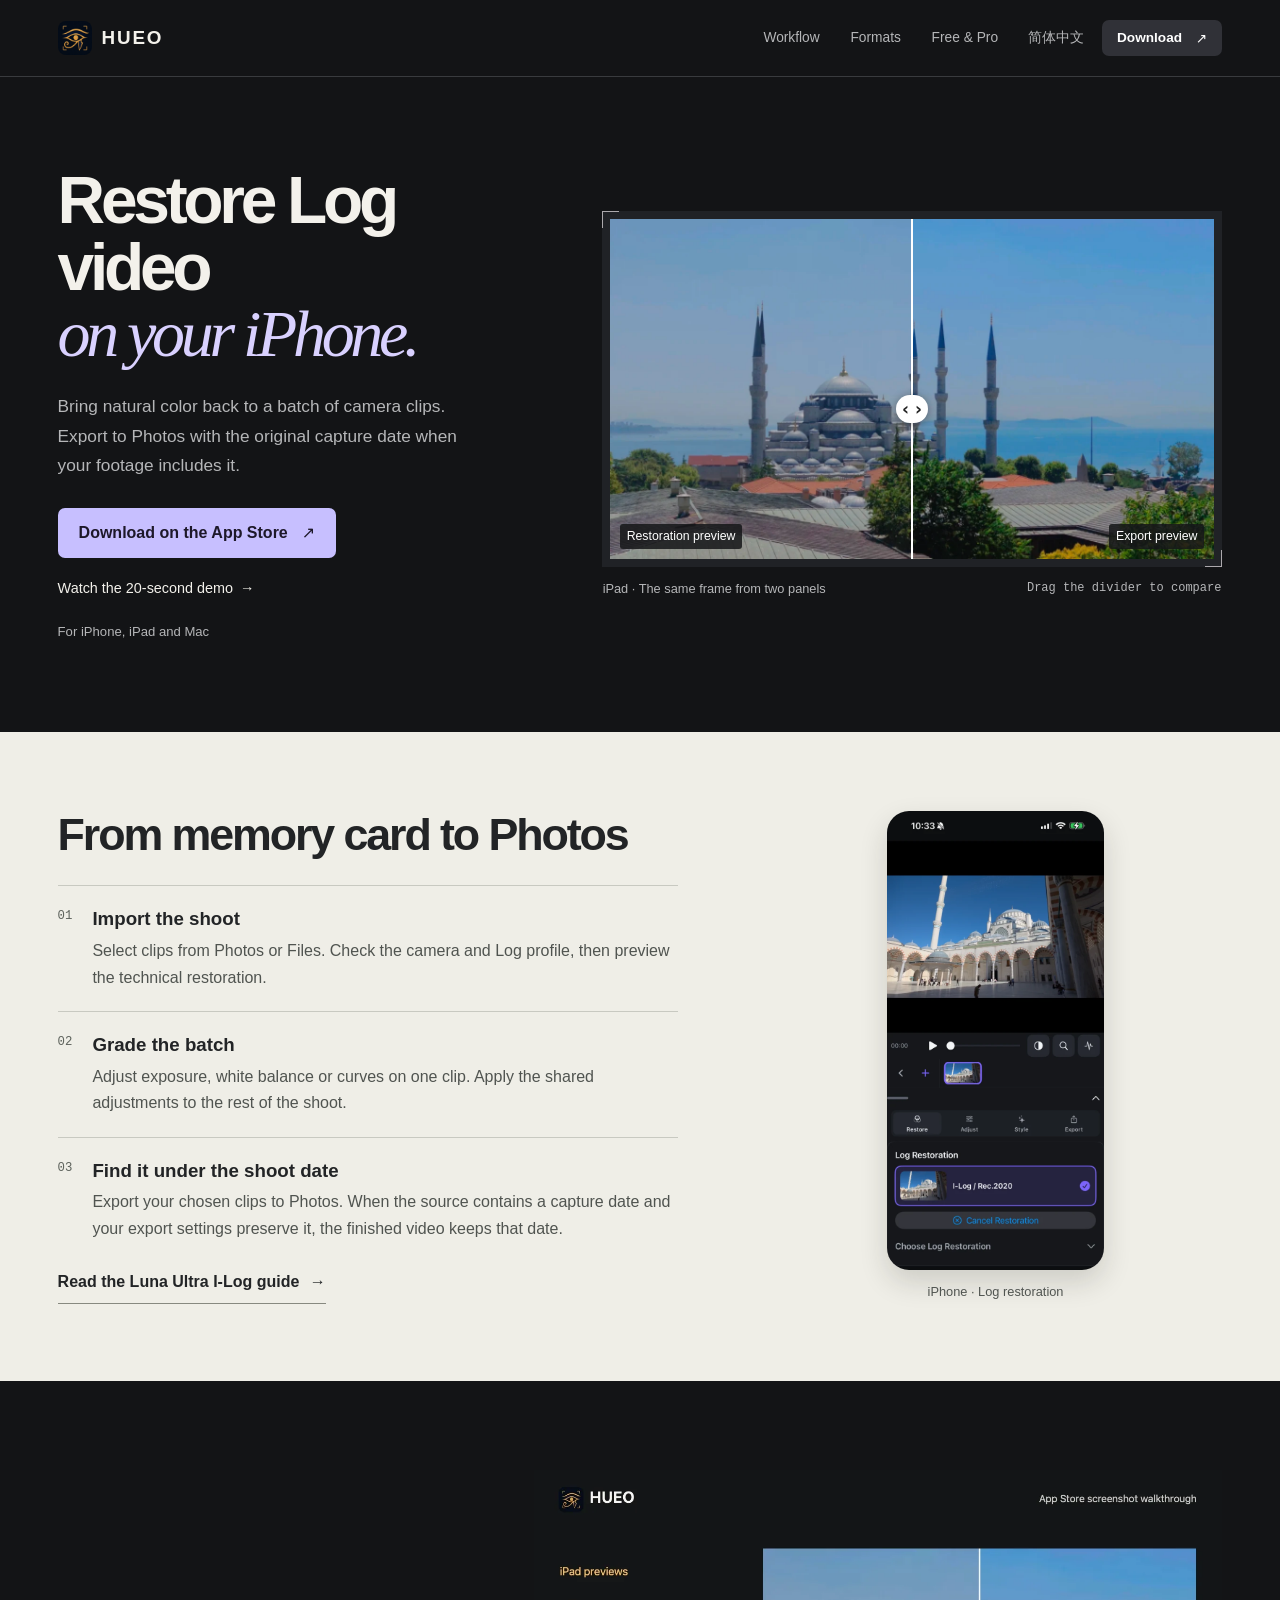
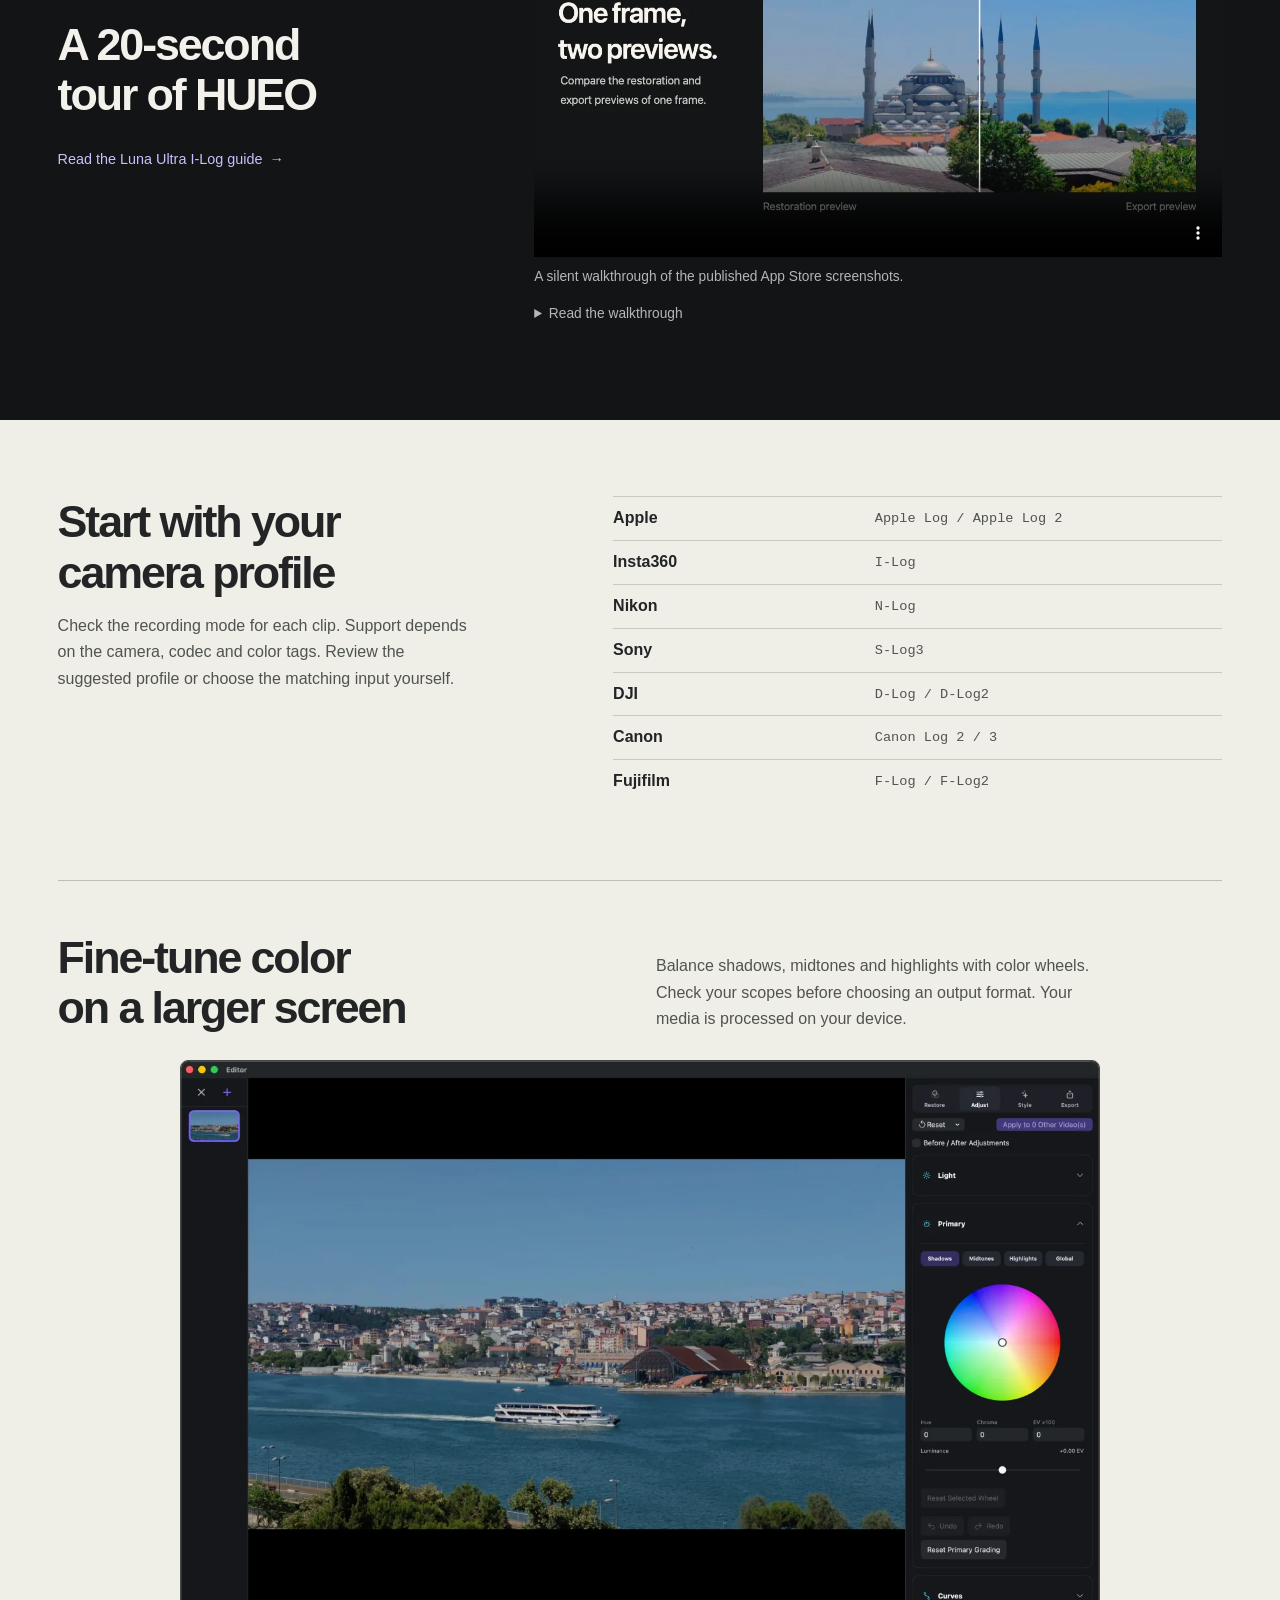
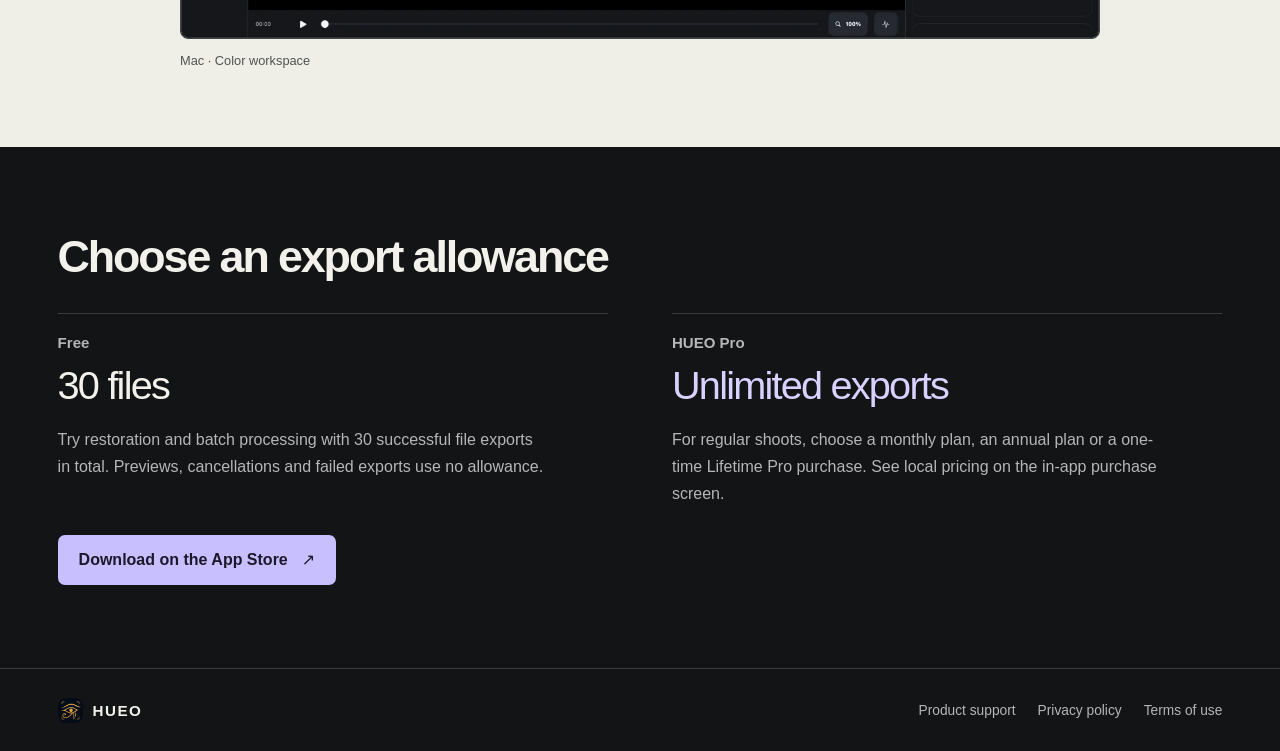
==== en/index.html @ 9ab5165b "feat: publish bilingual HUEO product pages and I-Log guides" ====
<!doctype html>
<html lang="en">
<head>
  <meta charset="utf-8"><meta name="viewport" content="width=device-width, initial-scale=1">
  <title>HUEO | Log video restoration and color grading on iPhone, iPad and Mac</title><meta name="description" content="Restore a batch of camera Log clips on iPhone, grade them locally and send them back to Photos with their original capture dates. Try 30 successful file exports.">
  <link rel="canonical" href="https://robincoderzhao.github.io/autolut-legal/en/">
  <link rel="alternate" hreflang="en" href="https://robincoderzhao.github.io/autolut-legal/en/"><link rel="alternate" hreflang="zh-Hans" href="https://robincoderzhao.github.io/autolut-legal/zh/">
  <link rel="alternate" hreflang="x-default" href="https://robincoderzhao.github.io/autolut-legal/en/">
  <meta property="og:type" content="website"><meta property="og:site_name" content="HUEO">
  <meta property="og:locale" content="en_US"><meta property="og:title" content="HUEO | Log video restoration and color grading on iPhone, iPad and Mac">
  <meta property="og:description" content="Restore a batch of camera Log clips on iPhone, grade them locally and send them back to Photos with their original capture dates. Try 30 successful file exports."><meta property="og:url" content="https://robincoderzhao.github.io/autolut-legal/en/">
  <meta property="og:image" content="https://robincoderzhao.github.io/autolut-legal/assets/product/media/social-cover-en.jpg"><meta property="og:image:width" content="1200"><meta property="og:image:height" content="630">
  <meta name="twitter:card" content="summary_large_image"><meta name="theme-color" content="#131416">
  <link rel="icon" href="../assets/product/media/favicon-32.png"><link rel="apple-touch-icon" href="../assets/product/media/hueo-icon.png">
  <link rel="stylesheet" href="../assets/product/product.css"><script src="../assets/product/product.js" defer></script>
  <script type="application/ld+json">{"@context": "https://schema.org", "@type": "SoftwareApplication", "name": "HUEO", "inLanguage": "en", "url": "https://robincoderzhao.github.io/autolut-legal/en/", "description": "Restore a batch of camera Log clips on iPhone, grade them locally and send them back to Photos with their original capture dates. Try 30 successful file exports.", "applicationCategory": "MultimediaApplication", "operatingSystem": "iOS, iPadOS, macOS", "downloadUrl": "https://apps.apple.com/app/apple-store/id6804096727"}</script>
</head>
<body><a class="skip" href="#content">Skip to content</a>
<header class="mast"><div class="wrap mast-inner"><a class="brand" data-product-link href="./" aria-label="HUEO product page"><img src="../assets/product/media/hueo-icon.png" width="34" height="34" alt=""><span>HUEO</span></a>
  <nav class="desktop-nav" aria-label="Main navigation"><a data-product-link href="./#workflow">Workflow</a><a data-product-link href="./#formats">Formats</a><a data-product-link href="./#pro">Free &amp; Pro</a></nav>
  <div class="mast-controls"><a class="locale" href="../zh/" lang="zh-Hans" hreflang="zh-Hans" aria-label="切换为简体中文" data-product-link>简体中文</a><a class="store-small" href="https://apps.apple.com/app/apple-store/id6804096727?pt=129079916&amp;ct=hueo_web_en&amp;mt=8" data-store>Download <span aria-hidden="true">↗</span></a>
    <details class="mobile-nav"><summary>Menu</summary><nav aria-label="Main navigation"><a data-product-link href="./#workflow">Workflow</a><a data-product-link href="./#formats">Formats</a><a data-product-link href="./#pro">Free &amp; Pro</a></nav></details>
  </div>
</div></header>
<main id="content">
  <section class="hero wrap"><div class="hero-copy"><h1>Restore Log video<br><em>on your iPhone.</em></h1>
    <p class="lede">Bring natural color back to a batch of camera clips. Export to Photos with the original capture date when your footage includes it.</p><div class="hero-actions"><a class="store-button" href="https://apps.apple.com/app/apple-store/id6804096727?pt=129079916&amp;ct=hueo_web_en&amp;mt=8" data-store>Download on the App Store <span aria-hidden="true">↗</span></a><a class="watch" href="#demo">Watch the 20-second demo <span aria-hidden="true">→</span></a></div><p class="platforms">For iPhone, iPad and Mac</p></div>
    <figure class="hero-figure"><div class="mat"><div class="compare" data-compare>
      <img src="../assets/product/media/compare-export.webp" width="1280" height="720" alt="The same waterfront frame, with the restoration preview on the left and export preview on the right" fetchpriority="high">
      <img class="comparison-left" src="../assets/product/media/compare-restore.webp" width="1280" height="720" alt="">
      <div class="divider" aria-hidden="true"><span>‹ ›</span></div>
      <span class="frame-label frame-left" aria-hidden="true">Restoration preview</span><span class="frame-label frame-right" aria-hidden="true">Export preview</span>
      <input hidden type="range" min="0" max="100" value="50" aria-label="Move the preview divider">
    </div></div><figcaption><span>iPad · The same frame from two panels</span><span class="format" data-compare-hint hidden>Drag the divider to compare</span></figcaption></figure>
  </section>
  <section class="paper" id="workflow"><div class="wrap workflow">
    <div class="workflow-copy"><h2>From memory card to Photos</h2><ol class="steps"><li><div><h3>Import the shoot</h3><p>Select clips from Photos or Files. Check the camera and Log profile, then preview the technical restoration.</p></div></li><li><div><h3>Grade the batch</h3><p>Adjust exposure, white balance or curves on one clip. Apply the shared adjustments to the rest of the shoot.</p></div></li><li><div><h3>Find it under the shoot date</h3><p>Export your chosen clips to Photos. When the source contains a capture date and your export settings preserve it, the finished video keeps that date.</p></div></li></ol>
      <a data-product-link class="ink-link" href="guide/luna-i-log/">Read the Luna Ultra I-Log guide <span aria-hidden="true">→</span></a></div>
    <figure class="phone-figure"><img src="../assets/product/media/phone-restore-en.webp" width="600" height="1265" loading="lazy" alt="HUEO on iPhone showing a video preview and its I-Log / Rec.2020 restoration profile"><figcaption>iPhone · Log restoration</figcaption></figure>
  </div></section>
  <section class="proof wrap" id="demo"><div class="proof-text"><h2>A 20-second tour of HUEO</h2>
    <a class="watch" data-product-link href="guide/luna-i-log/">Read the Luna Ultra I-Log guide <span aria-hidden="true">→</span></a></div><div class="demo-player"><video width="1280" height="720" controls playsinline preload="none" poster="../assets/product/media/walkthrough-en-poster.webp" aria-label="A 20-second tour of HUEO">
      <source src="../assets/product/media/walkthrough-en.mp4" type="video/mp4">
      <track kind="captions" src="../assets/product/media/walkthrough-en.vtt" srclang="en" label="English">
      <a href="../assets/product/media/walkthrough-en.mp4">Watch the 20-second demo</a>
    </video><p>A silent walkthrough of the published App Store screenshots.</p>
    <details><summary>Read the walkthrough</summary><p>The iPad restoration and export panels show the same frame. The iPhone editor shows the I-Log input profile, the Mac editor shows its color wheels, and the iPad export panel shows the options for keeping available capture information.</p></details></div></section>
  <section class="studio" id="formats"><div class="wrap">
    <div class="formats"><div><h2>Start with your camera profile</h2><p>Check the recording mode for each clip. Support depends on the camera, codec and color tags. Review the suggested profile or choose the matching input yourself.</p></div><dl><div><dt>Apple</dt><dd>Apple Log / Apple Log 2</dd></div><div><dt>Insta360</dt><dd>I-Log</dd></div><div><dt>Nikon</dt><dd>N-Log</dd></div><div><dt>Sony</dt><dd>S-Log3</dd></div><div><dt>DJI</dt><dd>D-Log / D-Log2</dd></div><div><dt>Canon</dt><dd>Canon Log 2 / 3</dd></div><div><dt>Fujifilm</dt><dd>F-Log / F-Log2</dd></div></dl></div>
    <div class="desktop"><div class="desktop-intro"><h2>Fine-tune color on a larger screen</h2><p>Balance shadows, midtones and highlights with color wheels. Check your scopes before choosing an output format. Your media is processed on your device.</p></div>
      <figure><a href="../assets/product/media/desktop-grade-en.webp" aria-label="View full image · Mac · Color workspace"><img loading="lazy" src="../assets/product/media/desktop-grade-en.webp" width="1440" height="904" alt="HUEO on Mac with the media browser, video preview and color grading controls"></a><figcaption>Mac · Color workspace</figcaption></figure>
    </div>
  </div></section>
  <section class="wrap plans" id="pro"><h2>Choose an export allowance</h2><div class="plans-grid">
    <div><h3>Free</h3><p class="amount">30 files</p><p>Try restoration and batch processing with 30 successful file exports in total. Previews, cancellations and failed exports use no allowance.</p></div>
    <div><h3>HUEO Pro</h3><p class="amount">Unlimited exports</p><p>For regular shoots, choose a monthly plan, an annual plan or a one-time Lifetime Pro purchase. See local pricing on the in-app purchase screen.</p></div>
  </div><a class="store-button" href="https://apps.apple.com/app/apple-store/id6804096727?pt=129079916&amp;ct=hueo_web_en&amp;mt=8" data-store>Download on the App Store <span aria-hidden="true">↗</span></a></section>
</main>
<footer class="footer"><div class="wrap footer-inner"><a class="brand" data-product-link href="./" aria-label="HUEO product page"><img src="../assets/product/media/hueo-icon.png" width="34" height="34" alt=""><span>HUEO</span></a>
  <nav aria-label="Footer navigation"><a href="../?lang=en">Product support</a><a href="../privacy/?lang=en">Privacy policy</a><a href="../privacy/terms.html?lang=en">Terms of use</a></nav>
</div></footer>
</body></html>
---- assets/product/product.css ----
:root {
  color-scheme: dark;
  --canvas: #131416;
  --panel: #1c1e21;
  --type: #f3f1eb;
  --muted: #b5b6b8;
  --rule: #393b3e;
  --paper: #efeee7;
  --ink: #222426;
  --quiet-ink: #505450;
  --accent: #c7bfff;
  --wrap: 1220px;
  font: 100%/1.55 -apple-system, BlinkMacSystemFont, "Helvetica Neue", "PingFang SC", "Microsoft YaHei", sans-serif;
  background: var(--canvas);
  color: var(--type);
}
*, *::before, *::after { box-sizing: border-box; }
body, h1, h2, h3, p, figure, ol, dl, dd, fieldset { margin: 0; }
img, video { display: block; max-width: 100%; height: auto; }
a { color: inherit; text-decoration: none; }
button, summary { font: inherit; }
:focus-visible { outline: 3px solid #8e79ff; outline-offset: 4px; }
.wrap { max-width: var(--wrap); width: calc(100% - clamp(40px, 9vw, 140px)); margin-inline: auto; }
h1, h2, h3 { text-wrap: balance; }
h2 { font-size: clamp(2rem, 3.5vw, 3.2rem); font-weight: 580; line-height: 1.12; letter-spacing: -.047em; }
:lang(zh-Hans) h2 { letter-spacing: -.04em; line-height: 1.2; }
.skip, .sr { position: absolute; width: 1px; height: 1px; clip-path: inset(50%); overflow: hidden; }
.skip:focus-visible { width: auto; height: auto; z-index: 20; top: 8px; left: 8px; clip-path: none; background: var(--paper); color: var(--ink); padding: 8px 14px; }
.mast { border-bottom: 1px solid var(--rule); }
.mast-inner, .mast-controls, .desktop-nav, .brand, .footer-inner, .footer nav { display: flex; align-items: center; }
.mast-inner { min-height: 76px; gap: 30px; }
.brand { font-size: 1.18rem; font-weight: 670; letter-spacing: .095em; gap: 10px; flex: none; }
.brand img { border-radius: 8px; }
.desktop-nav { margin-left: auto; gap: clamp(20px, 2.4vw, 38px); }
.desktop-nav a, .locale, .mobile-nav summary, .footer nav a { font-size: .86rem; }
.desktop-nav a, .locale, .footer nav a { color: var(--muted); padding-block: 10px; }
.desktop-nav a:hover, .locale:hover, .footer nav a:hover { color: var(--type); text-decoration: underline; text-underline-offset: 4px; }
.mast-controls { gap: 18px; }
.store-button, .store-small { display: inline-flex; gap: 14px; align-items: center; justify-content: center; font-weight: 620; line-height: 1.25; border-radius: 7px; }
.store-small { background: #303137; color: #fff; padding: 10px 15px; font-size: .85rem; }
.store-button { background: var(--accent); color: #1d1829; min-height: 50px; padding: 14px 21px; }
.store-button:hover, .store-small:hover { filter: brightness(1.1); }
.store-button span, .store-small span { font-family: system-ui, sans-serif; font-weight: 450; }
.mobile-nav { display: none; }
.hero { display: grid; grid-template-columns: .88fr 1.12fr; gap: clamp(28px, 4.4vw, 74px); align-items: center; min-height: 480px; padding-block: clamp(54px, 7vw, 102px); }
.hero-copy { min-width: 0; }
h1 { font-size: clamp(3.25rem, 5.15vw, 5.2rem); line-height: 1.015; font-weight: 575; letter-spacing: -.065em; }
h1 em { font-weight: 450; font-family: "Iowan Old Style", "Georgia", serif; color: #d9d1ff; }
:lang(zh-Hans) .hero h1 { font-size: clamp(2.85rem, 4.9vw, 4.75rem); letter-spacing: -.048em; line-height: 1.12; }
:lang(zh-Hans) .hero em { font-family: inherit; font-style: normal; font-weight: 570; }
.lede { color: var(--muted); font-size: clamp(1.05rem, 1.35vw, 1.22rem); line-height: 1.7; max-width: 42ch; }
.hero .lede { margin: 24px 0 28px; }
.hero-actions { display: flex; align-items: center; flex-wrap: wrap; gap: 8px 20px; }
.watch { display: inline-flex; align-items: center; gap: 7px; min-height: 44px; font-size: .9rem; }
.watch:hover, .back:hover { text-decoration: underline; text-underline-offset: 4px; }
.platforms { color: var(--muted); font-size: .82rem; margin-top: 12px; }
.hero-figure { min-width: 0; }
.mat { position: relative; padding: 8px; background: #202226; }
.mat::before, .mat::after { content: ""; position: absolute; width: 17px; height: 17px; pointer-events: none; }
.mat::before { top: 0; left: 0; border-top: 1px solid #aca9ad; border-left: 1px solid #aca9ad; }
.mat::after { bottom: 0; right: 0; border-bottom: 1px solid #aca9ad; border-right: 1px solid #aca9ad; }
.compare { --split: 50%; position: relative; overflow: hidden; }
.compare img { width: 100%; aspect-ratio: 16/9; object-fit: cover; }
.comparison-left { position: absolute; inset: 0; clip-path: inset(0 calc(100% - var(--split)) 0 0); }
.divider { position: absolute; inset-block: 0; left: var(--split); width: 2px; transform: translateX(-50%); background: #fff; pointer-events: none; }
.divider span { position: absolute; left: 50%; top: 56%; transform: translate(-50%,-50%); background: #fff; color: #222; font: 600 17px/28px system-ui,sans-serif; text-align: center; width: 32px; border-radius: 30px; box-shadow: 0 1px 8px #0005; }
.frame-label { position: absolute; bottom: 10px; padding: 3px 7px; font-size: .77rem; color: white; background: #161719d9; border-radius: 3px; pointer-events: none; }
.frame-left { left: 10px; } .frame-right { right: 10px; }
.compare input { position: absolute; inset: 0; width: 100%; height: 100%; opacity: 0; cursor: ew-resize; margin: 0; direction: ltr; }
.compare:focus-within { outline: 3px solid var(--accent); outline-offset: -3px; }
figcaption, .back { font-size: .8rem; color: var(--muted); }
.hero-figure figcaption { display: flex; flex-wrap: wrap; justify-content: space-between; gap: 5px 14px; padding: 12px 1px 0; }
.format, .formats dd { font-family: ui-monospace, "SFMono-Regular", Menlo, monospace; }
.format { font-size: .75rem; }
.paper, .studio { background: var(--paper); color: var(--ink); }
.workflow { display: grid; grid-template-columns: minmax(0, 1fr) minmax(245px, .73fr); gap: clamp(40px, 7vw, 108px); align-items: center; padding-block: clamp(48px, 6vw, 85px); }
.workflow-copy { max-width: 620px; }
.steps, .guide-steps { counter-reset: step; list-style: none; padding: 0; }
.steps { margin-top: 26px; }
.steps li, .guide-steps li { counter-increment: step; border-top: 1px solid #c8c9c1; padding-block: 20px; }
.steps li { display: flex; gap: 20px; }
.steps li::before, .guide-steps li::before { content: counter(step, decimal-leading-zero); font: .77rem/1.7 ui-monospace, Menlo, monospace; color: #5d625c; }
.steps h3 { font-size: 1.17rem; line-height: 1.38; font-weight: 625; }
.steps p, .formats p, .desktop-intro p { margin-top: 6px; color: var(--quiet-ink); line-height: 1.65; }
.ink-link { color: var(--ink); border-bottom: 1px solid #878980; padding-block: 8px; display: inline-block; font-weight: 590; }
.ink-link span { margin-left: 6px; }
.ink-link:hover { border-color: var(--ink); }
.phone-figure { justify-self: center; text-align: center; }
.phone-figure img { width: clamp(185px, 17vw, 230px); margin: auto; border-radius: 22px; box-shadow: 0 12px 28px #1c1d1929; background: #131416; }
.phone-figure figcaption, .desktop figcaption, .guide-photo figcaption { color: var(--quiet-ink); padding-top: 12px; }
.proof { display: grid; grid-template-columns: minmax(0, .72fr) minmax(0, 1.28fr); align-items: center; gap: clamp(32px, 7vw, 100px); padding-block: clamp(50px, 7vw, 96px); }
.proof-text p, .plans p:not(.amount), .guide-cta p { color: var(--muted); line-height: 1.7; margin-top: 16px; }
.proof-text .watch { margin-top: 18px; color: var(--accent); }
.studio { padding-block: clamp(48px, 6vw, 84px); }
.formats { display: grid; grid-template-columns: .88fr 1.12fr; gap: clamp(32px, 6vw, 96px); }
.formats p, .desktop-intro p { max-width: 47ch; margin-top: 16px; }
.formats dl { display: grid; align-content: start; }
.formats dl > div { display: grid; grid-template-columns: .84fr 1.16fr; gap: 10px; border-top: 1px solid #c8c9c1; padding: 9px 0; }
.formats dt { font-weight: 600; }
.formats dd { font-size: .85rem; align-self: center; color: var(--quiet-ink); }
.desktop { margin-top: clamp(44px, 6vw, 80px); padding-top: clamp(30px, 4vw, 52px); border-top: 1px solid #bcbfb6; }
.desktop-intro { display: grid; grid-template-columns: 1fr 1fr; align-items: end; gap: 32px; margin-bottom: 28px; }
.desktop-intro p { margin: 0; max-width: 52ch; }
.desktop figure { max-width: 920px; margin-inline: auto; }
.desktop img { width: 100%; border-radius: 8px; border: 1px solid #44484a; }
.plans { padding-block: clamp(48px, 6.5vw, 88px); }
.plans-grid { display: grid; grid-template-columns: 1fr 1fr; gap: clamp(20px, 5vw, 70px); margin: 32px 0 28px; }
.plans-grid > div { padding-top: 17px; border-top: 1px solid var(--rule); }
.plans h3 { font-size: .94rem; font-weight: 550; color: var(--muted); }
.plans .amount { font-size: clamp(1.75rem, 3.1vw, 3.1rem); line-height: 1.2; letter-spacing: -.045em; margin-top: 8px; }
.plans-grid > div:last-child .amount { color: #d9d1ff; }
.plans-grid p { max-width: 55ch; }
.footer { border-top: 1px solid var(--rule); }
.footer-inner { min-height: 82px; justify-content: space-between; gap: 20px; }
.footer .brand img { width: 25px; height: 25px; }
.footer .brand { font-size: .95rem; }
.footer nav { gap: 22px; flex-wrap: wrap; }
.guide-head { padding-block: 45px 56px; }
.guide-head .back { display: inline-block; padding: 8px 0; }
.guide-head h1 { font-size: clamp(2.5rem, 4.7vw, 4.5rem); line-height: 1.1; max-width: 19ch; margin: 26px 0 22px; }
:lang(zh-Hans) .guide-head h1 { max-width: 18em; line-height: 1.18; }
.guide-head .lede { max-width: 65ch; }
.demo { max-width: 980px; padding-bottom: 44px; }
.demo-player { min-width: 0; }
.demo-player video { width: 100%; aspect-ratio: 16 / 9; background: #1b1c20; }
.demo-player > p, .demo-player details { color: var(--muted); margin-top: 9px; font-size: .86rem; }
.demo-player summary { width: fit-content; cursor: pointer; padding-block: 6px; }
.demo-player details p { max-width: 76ch; }
.guide-layout { max-width: 840px; padding-block: 26px 35px; }
.guide-steps li { position: relative; padding: 26px 0 30px 50px; }
.guide-steps li:first-child { border: none; }
.guide-steps li::before { position: absolute; top: 30px; left: 0; }
.guide-steps h2 { font-size: clamp(1.4rem, 2.5vw, 2.15rem); }
.guide-steps p { color: var(--quiet-ink); margin-top: 12px; }
.guide-photo { margin-top: 25px; }
.guide-photo img { width: 100%; border-radius: 7px; }
.guide-photo.portrait img { width: 215px; border-radius: 16px; }
.guide-cta { padding-block: 52px; display: flex; justify-content: space-between; align-items: center; gap: 25px; }
.guide-cta h2 { font-size: clamp(1.65rem, 2.6vw, 2.45rem); }
.guide-cta .store-button { flex: none; }
@media (max-width: 820px) {
  .mast-inner { min-height: 62px; }
  .desktop-nav { display: none; }
  .mast-controls { margin-left: auto; gap: 12px; }
  .mobile-nav { display: block; position: relative; }
  .mobile-nav summary { display: flex; min-height: 44px; align-items: center; list-style: none; cursor: pointer; }
  .mobile-nav summary::-webkit-details-marker { display: none; }
  .mobile-nav summary::after { content: "⌄"; margin-left: 4px; }
  .mobile-nav nav { position: absolute; top: 48px; right: 0; width: max-content; min-width: 150px; padding: 8px; background: #212327; border: 1px solid var(--rule); border-radius: 8px; z-index: 4; }
  .mobile-nav nav a { display: block; padding: 11px 14px; }
  .hero { grid-template-columns: 1fr 1fr; gap: 24px; min-height: 0; }
  h1 { font-size: clamp(2.8rem, 5.5vw, 3.5rem); }
  .proof, .formats { gap: 28px; }
}
@media (max-width: 650px) {
  .wrap { width: calc(100% - 40px); }
  .brand { font-size: 1.02rem; gap: 7px; }
  .brand img { width: 29px; height: 29px; }
  .mast-inner { gap: 12px; }
  .mast-controls { gap: 14px; }
  .mast .store-small { display: none; }
  .locale { display: inline-flex; min-height: 44px; align-items: center; }
  .hero, .workflow, .proof, .formats, .desktop-intro, .plans-grid { grid-template-columns: 1fr; }
  .hero { padding-block: 40px 36px; gap: 27px; }
  .hero h1 { font-size: clamp(2.55rem, 9vw, 3.85rem); }
  :lang(zh-Hans) .hero h1 { font-size: clamp(2.5rem, 9.1vw, 3.85rem); }
  .hero .lede { margin: 16px 0 20px; }
  .workflow { gap: 28px; }
  .phone-figure img { width: 195px; }
  .proof { gap: 20px; }
  .formats { gap: 24px; }
  .desktop-intro { gap: 11px; }
  .plans-grid { gap: 24px; }
  .footer-inner { flex-wrap: wrap; padding-block: 20px; gap: 7px 20px; }
  .footer nav { column-gap: 16px; }
  .guide-steps li { padding-left: 32px; }
  .guide-cta { align-items: flex-start; flex-direction: column; }
}
@media (prefers-reduced-motion: no-preference) {
  .store-button, .store-small { transition: filter .12s ease; }
}
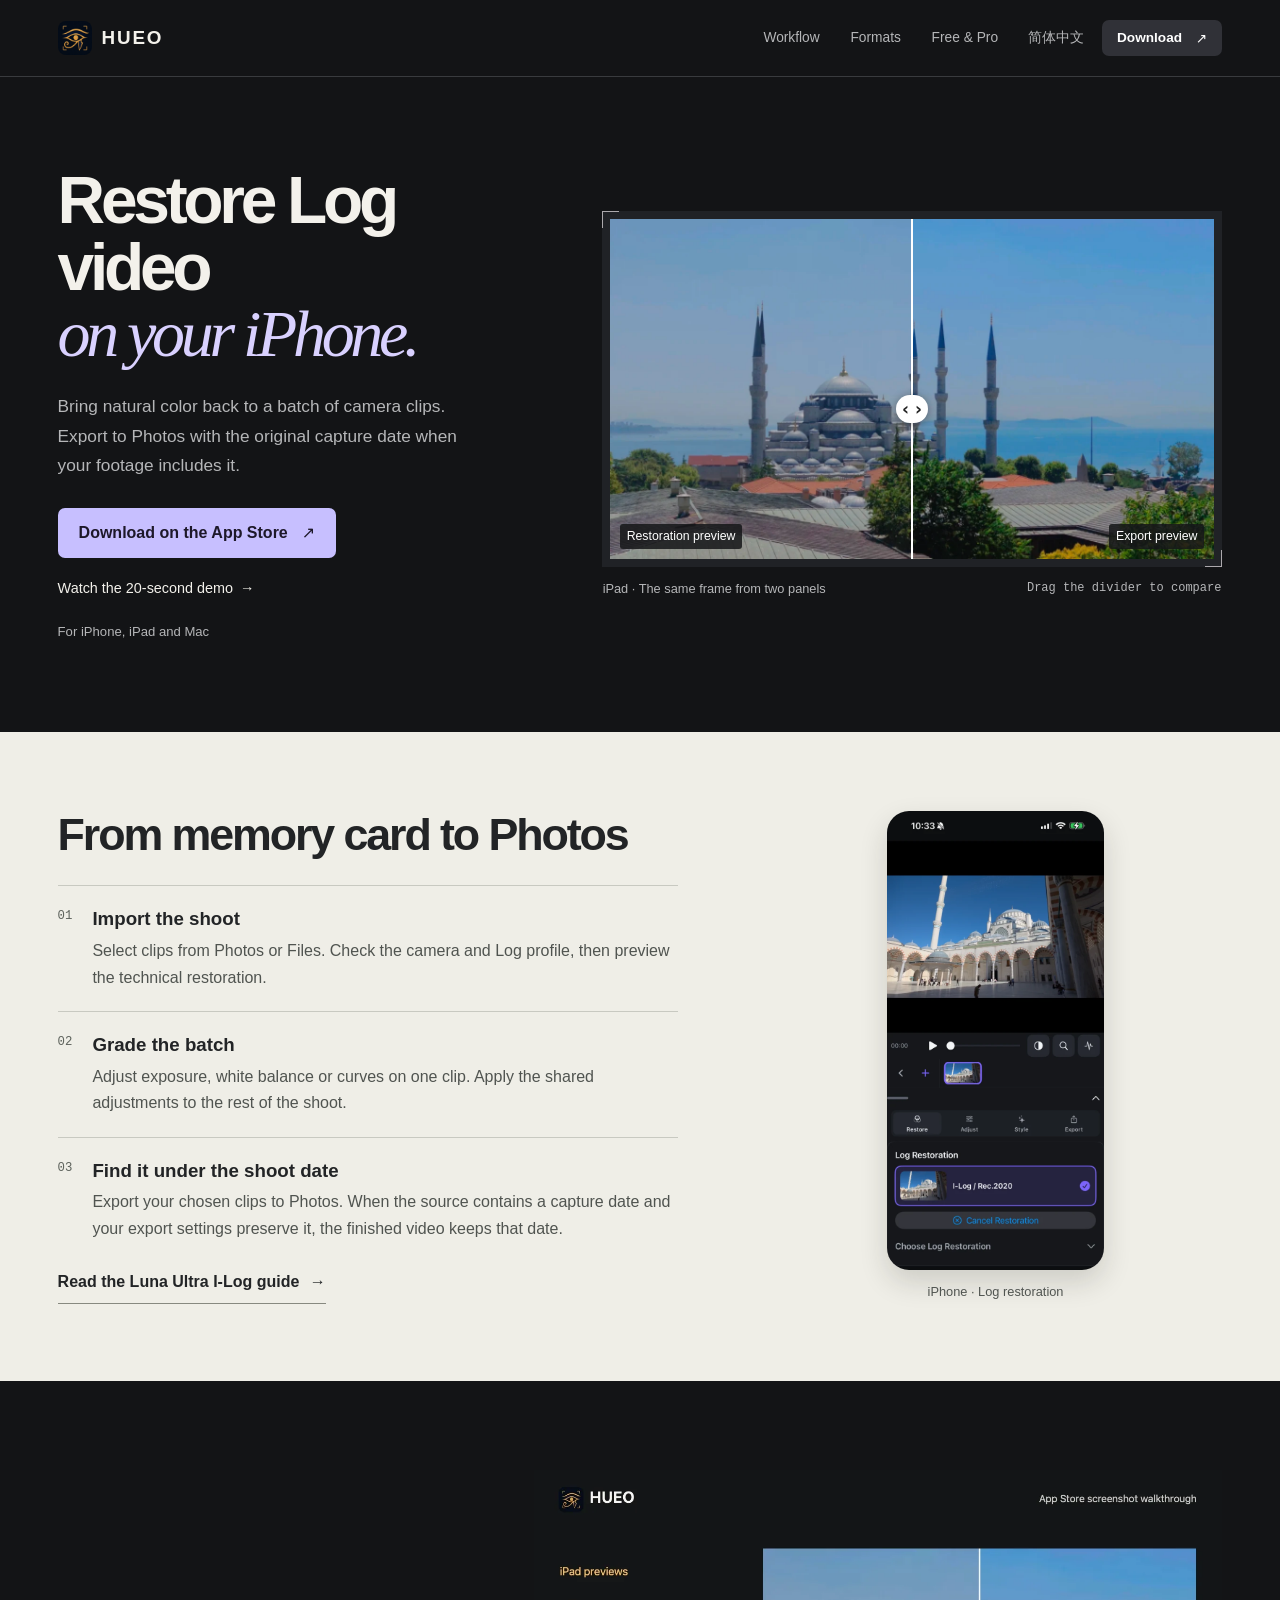
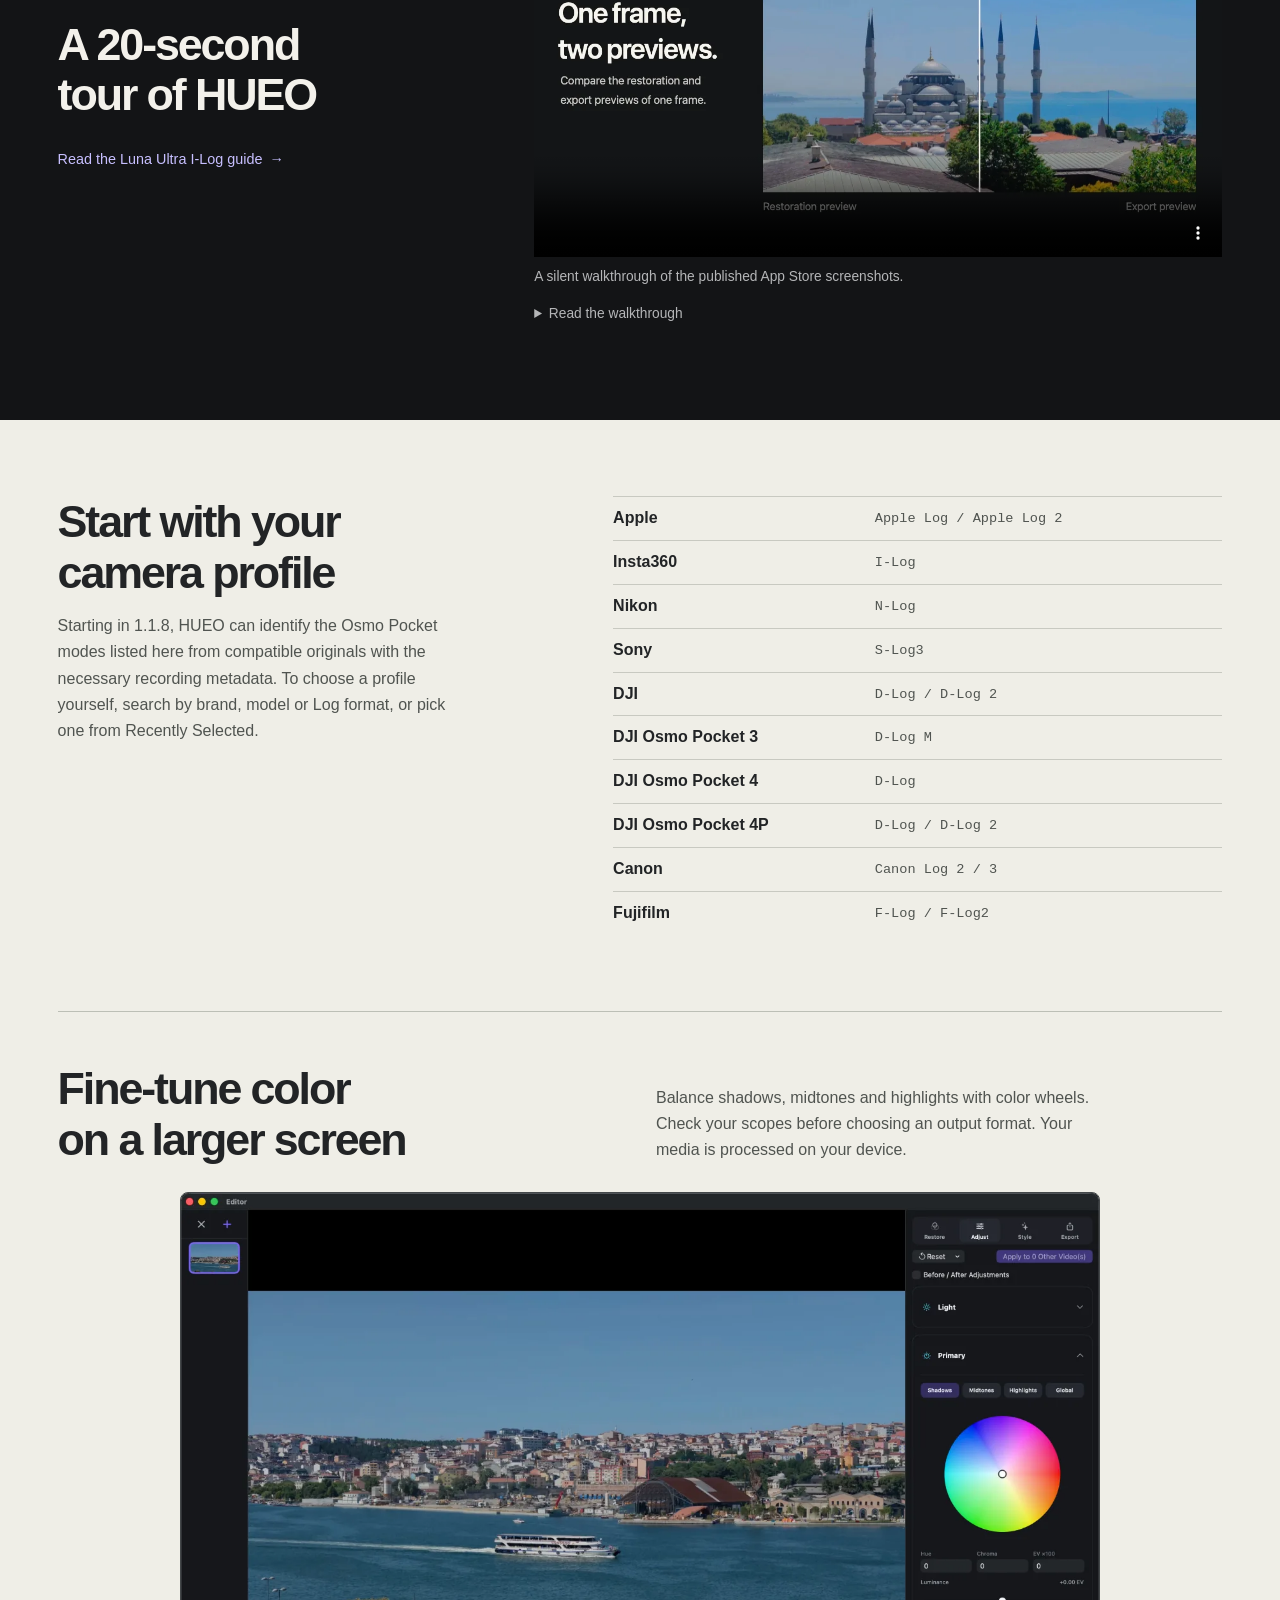
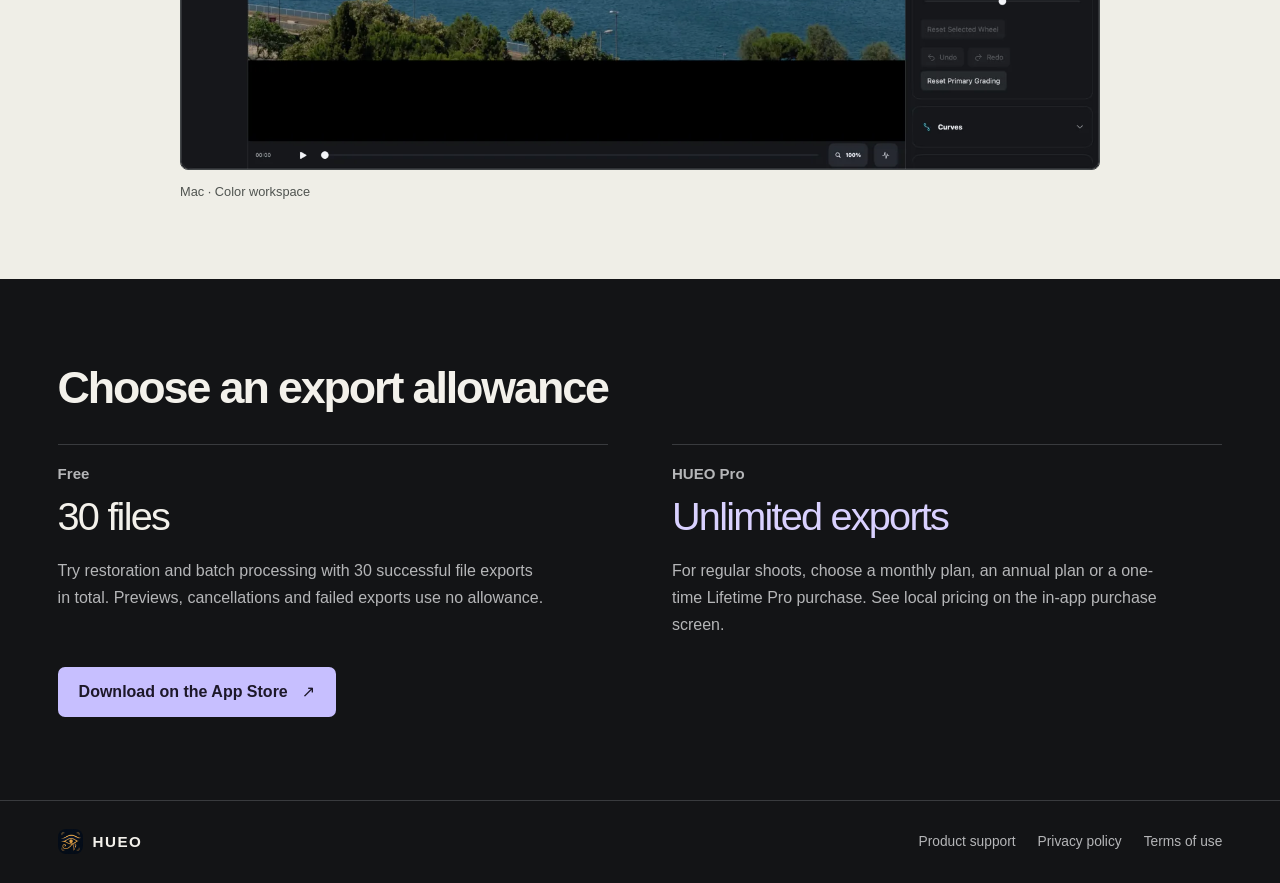
==== commit 373feb04: "同步原画光年 1.1.8 中英文官网与隐私政策 - 在相机兼容表中逐项列出 DJI Osmo Pocket 3、4、4P 对应的 Log 格式，注明自动匹配适用的版本和原片条件。 - 更新官网、支持页" ====
--- a/en/index.html
+++ b/en/index.html
@@ -46,7 +46,7 @@
     </video><p>A silent walkthrough of the published App Store screenshots.</p>
     <details><summary>Read the walkthrough</summary><p>The iPad restoration and export panels show the same frame. The iPhone editor shows the I-Log input profile, the Mac editor shows its color wheels, and the iPad export panel shows the options for keeping available capture information.</p></details></div></section>
   <section class="studio" id="formats"><div class="wrap">
-    <div class="formats"><div><h2>Start with your camera profile</h2><p>Check the recording mode for each clip. Support depends on the camera, codec and color tags. Review the suggested profile or choose the matching input yourself.</p></div><dl><div><dt>Apple</dt><dd>Apple Log / Apple Log 2</dd></div><div><dt>Insta360</dt><dd>I-Log</dd></div><div><dt>Nikon</dt><dd>N-Log</dd></div><div><dt>Sony</dt><dd>S-Log3</dd></div><div><dt>DJI</dt><dd>D-Log / D-Log2</dd></div><div><dt>Canon</dt><dd>Canon Log 2 / 3</dd></div><div><dt>Fujifilm</dt><dd>F-Log / F-Log2</dd></div></dl></div>
+    <div class="formats"><div><h2>Start with your camera profile</h2><p>Starting in 1.1.8, HUEO can identify the Osmo Pocket modes listed here from compatible originals with the necessary recording metadata. To choose a profile yourself, search by brand, model or Log format, or pick one from Recently Selected.</p></div><dl><div><dt>Apple</dt><dd>Apple Log / Apple Log 2</dd></div><div><dt>Insta360</dt><dd>I-Log</dd></div><div><dt>Nikon</dt><dd>N-Log</dd></div><div><dt>Sony</dt><dd>S-Log3</dd></div><div><dt>DJI</dt><dd>D-Log / D-Log 2</dd></div><div><dt>DJI Osmo Pocket 3</dt><dd>D-Log M</dd></div><div><dt>DJI Osmo Pocket 4</dt><dd>D-Log</dd></div><div><dt>DJI Osmo Pocket 4P</dt><dd>D-Log / D-Log 2</dd></div><div><dt>Canon</dt><dd>Canon Log 2 / 3</dd></div><div><dt>Fujifilm</dt><dd>F-Log / F-Log2</dd></div></dl></div>
     <div class="desktop"><div class="desktop-intro"><h2>Fine-tune color on a larger screen</h2><p>Balance shadows, midtones and highlights with color wheels. Check your scopes before choosing an output format. Your media is processed on your device.</p></div>
       <figure><a href="../assets/product/media/desktop-grade-en.webp" aria-label="View full image · Mac · Color workspace"><img loading="lazy" src="../assets/product/media/desktop-grade-en.webp" width="1440" height="904" alt="HUEO on Mac with the media browser, video preview and color grading controls"></a><figcaption>Mac · Color workspace</figcaption></figure>
     </div>
